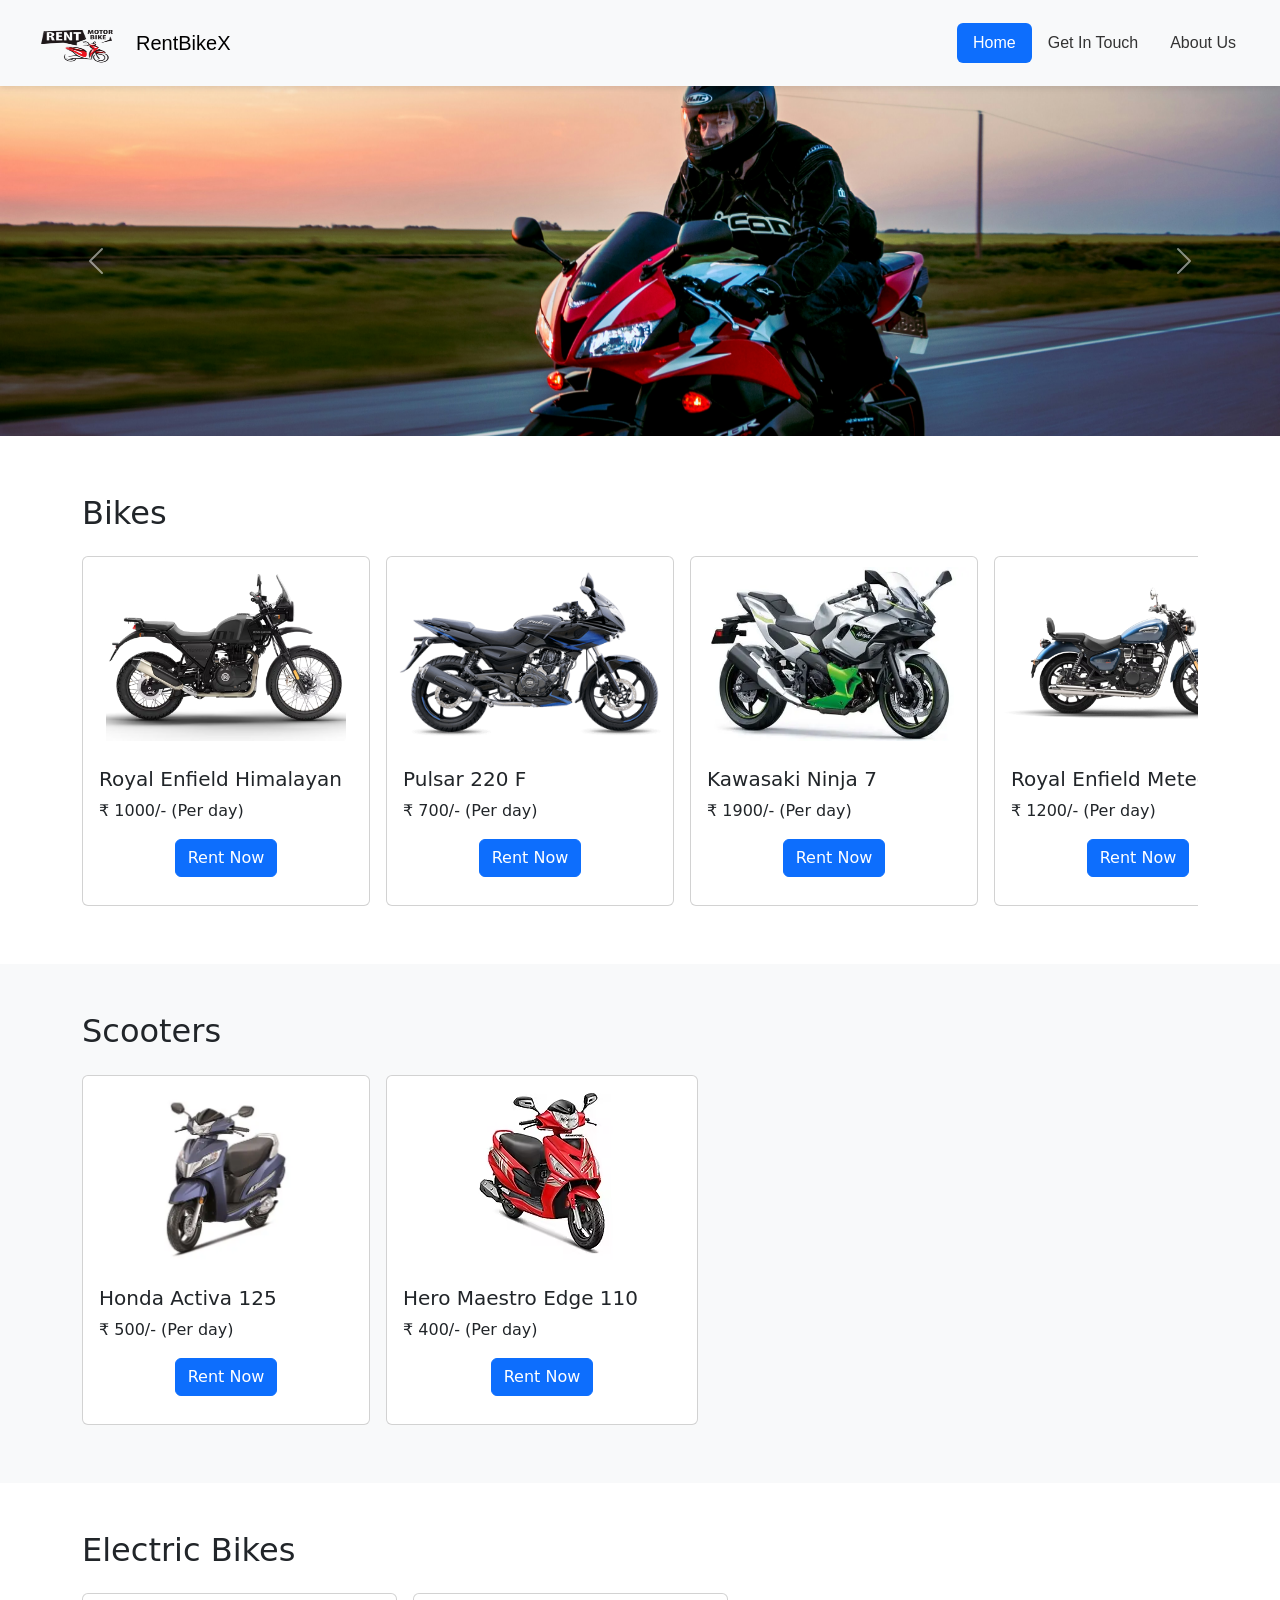
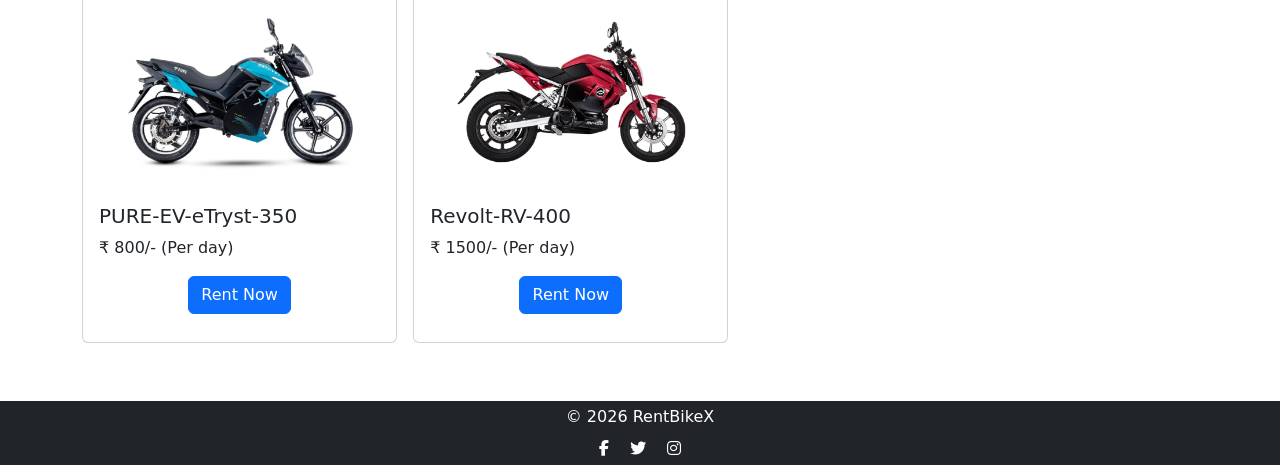
==== index.html @ f4407c07 "adding RentBikeX to git" ====
<!doctype html>
<html lang="en">
  <head>
    <meta charset="utf-8">
    <meta name="viewport" content="width=device-width, initial-scale=1">
    <title>Bootstrap demo</title>
    <link href="https://cdn.jsdelivr.net/npm/bootstrap@5.3.8/dist/css/bootstrap.min.css" rel="stylesheet" integrity="sha384-sRIl4kxILFvY47J16cr9ZwB07vP4J8+LH7qKQnuqkuIAvNWLzeN8tE5YBujZqJLB" crossorigin="anonymous">
    <link rel="stylesheet" href="style/style.css">
    <link rel="stylesheet" href="https://cdnjs.cloudflare.com/ajax/libs/font-awesome/6.4.0/css/all.min.css">
  
</head>
  <body>
  
<nav class="navbar bg-body-tertiary sticky-top">
  <div class="container-fluid">
    <a class="navbar-brand d-flex align-items-center" href="#">
      <img src="img/logo.png" alt="Logo" width="100" height="60" class="me-2">
      <span>RentBikeX</span>
    </a>

    <ul class="nav nav-pills">
    
     <li class="nav-item">
      <a class="nav-link active" href="#">Home</a>
     </li>
     <li class="nav-item">
      <a class="nav-link" href="html/getintouch.html">Get In Touch</a>
     </li>
     <li class="nav-item">
      <a class="nav-link" href="html/aboutUs.html">About Us</a>
     </li>
    </ul>
  </div>
  
</nav>

<div id="carouselExampleInterval" class="carousel slide small-carousel" data-bs-ride="carousel" data-bs-interval="4000">
  <div class="carousel-inner">
    <div class="carousel-item active">
      <img src="img/carousel/b1.jpg" class="d-block w-100" alt="...">
    </div>
    <div class="carousel-item ">
      <img src="img/carousel/b4.jpg" class="d-block w-100" alt="...">
    </div>
    <div class="carousel-item ">
      <img src="img/carousel/b5.jpg" class="d-block w-100" alt="...">
    </div>
    <div class="carousel-item">
      <img src="img/carousel/b2.jpg" class="d-block w-100" alt="...">
    </div>
    <div class="carousel-item">
      <img src="img/carousel/b3.jpg" class="d-block w-100" alt="...">
    </div>
  </div>
  <button class="carousel-control-prev" type="button" data-bs-target="#carouselExampleInterval" data-bs-slide="prev">
    <span class="carousel-control-prev-icon" aria-hidden="true"></span>
    <span class="visually-hidden">Previous</span>
  </button>
  <button class="carousel-control-next" type="button" data-bs-target="#carouselExampleInterval" data-bs-slide="next">
    <span class="carousel-control-next-icon" aria-hidden="true"></span>
    <span class="visually-hidden">Next</span>
  </button>
</div>


<!-- Bikes Section -->
<section class="py-5">
  <div class="container">
    <h2 class="mb-4">Bikes</h2>
    <div class="d-flex overflow-auto scroll-cards">
      <div class="card me-3" style="min-width: 18rem;">
        <img src="img/bikes/mb.avif" class="card-img-top fixed-card-img" alt="Mountain Bike">
        <div class="card-body">
          <h5 class="card-title">Royal Enfield Himalayan</h5>
          <p class="card-text"> ₹ 1000/- (Per day) <br>
          </p>
          <div class="d-flex justify-content-center">
            <a href="#" class="btn btn-primary">Rent Now</a>
          </div>
        </div>
      </div>

      <div class="card me-3" style="min-width: 18rem;">
        <img src="img/bikes/rb.png" class="card-img-top fixed-card-img" alt="Road Bike">
        <div class="card-body">
          <h5 class="card-title">Pulsar 220 F</h5>
          <p class="card-text"> ₹ 700/- (Per day) <br>
          </p>
          <div class="d-flex justify-content-center">
            <a href="#" class="btn btn-primary">Rent Now</a>
          </div>
        </div>
      </div>

      <div class="card me-3" style="min-width: 18rem;">
        <img src="img/bikes/hb.webp" class="card-img-top" alt="Hybrid Bike">
        <div class="card-body">
          <h5 class="card-title">Kawasaki Ninja 7</h5>
          <p class="card-text"> ₹ 1900/- (Per day) <br>
          </p>
          <div class="d-flex justify-content-center">
            <a href="#" class="btn btn-primary">Rent Now</a>
          </div>
        </div>
        </div>
        <div class="card me-3" style="min-width: 18rem;">
        <img src="img/bikes/bm.avif" class="card-img-top" alt="Hybrid Bike">
        <div class="card-body">
          <h5 class="card-title">Royal Enfield Meteor 350</h5>
          <p class="card-text"> ₹ 1200/- (Per day) <br>
          </p>
          <div class="d-flex justify-content-center">
            <a href="#" class="btn btn-primary">Rent Now</a>
          </div>
        </div>
        </div>

        <div class="card me-3" style="min-width: 18rem;">
        <img src="img/bikes/rc.avif" class="card-img-top" alt="Hybrid Bike">
        <div class="card-body">
          <h5 class="card-title">Royal Enfield Classic 350</h5>
          <p class="card-text"> ₹ 900/- (Per day) <br>
          </p>
          <div class="d-flex justify-content-center">
            <a href="#" class="btn btn-primary">Rent Now</a>
          </div>
        </div>
        </div>

    </div>
  </div>
</section>

<!-- Scooters Section -->
<section class="py-5 bg-light">
  <div class="container">
    <h2 class="mb-4">Scooters</h2>
    <div class="d-flex overflow-auto scroll-cards">
      <div class="card me-3" style="min-width: 18rem;">
        <img src="img/Scooters/sa.webp" class="card-img-top" alt="City Scooter">
        <div class="card-body">
          <h5 class="card-title">Honda Activa 125</h5>
          <p class="card-text"> ₹ 500/- (Per day) <br>
          </p>
          <div class="d-flex justify-content-center">
            <a href="#" class="btn btn-primary">Rent Now</a>
          </div>
        </div>
      </div>

      <div class="card me-3" style="min-width: 18rem;">
        <img src="img/Scooters/sm.avif" class="card-img-top" alt="Electric Scooter">
        <div class="card-body">
          <h5 class="card-title">Hero Maestro Edge 110</h5>
          <p class="card-text"> ₹ 400/- (Per day) <br>
          </p>
          <div class="d-flex justify-content-center">
            <a href="#" class="btn btn-primary">Rent Now</a>
          </div>
        </div>
      </div>
    </div>
  </div>
</section>

<!-- Electric Bikes Section -->
<section class="py-5">
  <div class="container">
    <h2 class="mb-4">Electric Bikes</h2>
    <div class="d-flex overflow-auto scroll-cards">
      <div class="card me-3" style="min-width: 18rem;">
        <img src="img/Electric Bikes/PURE-EV-eTryst-350.webp" class="card-img-top" alt="E-Mountain Bike">
        <div class="card-body">
          <h5 class="card-title">PURE-EV-eTryst-350</h5>
          <p class="card-text"> ₹ 800/- (Per day) <br>
          </p>
          <div class="d-flex justify-content-center">
            <a href="#" class="btn btn-primary">Rent Now</a>
          </div>
        </div>
      </div>

      <div class="card me-3" style="min-width: 18rem;">
        <img src="img/Electric Bikes/Revolt-RV-400.webp" class="card-img-top" alt="E-City Bike">
        <div class="card-body">
          <h5 class="card-title">Revolt-RV-400</h5>
         <p class="card-text"> ₹ 1500/- (Per day) <br>
          </p>
          <div class="d-flex justify-content-center">
            <a href="#" class="btn btn-primary">Rent Now</a>
          </div>
        </div>
      </div>
    </div>
  </div>
</section>



<footer class="bg-dark text-white text-center py-1">
  <div class="container">
    <p class="mb-2">© 2026 RentBikeX</p>

    <p class="mb-0">
      <a href="#" class="text-white mx-2"><i class="fab fa-facebook-f"></i></a>
      <a href="#" class="text-white mx-2"><i class="fab fa-twitter"></i></a>
      <a href="#" class="text-white mx-2"><i class="fab fa-instagram"></i></a>
    </p>
  </div>
</footer>
    <script src="https://cdn.jsdelivr.net/npm/bootstrap@5.3.8/dist/js/bootstrap.bundle.min.js" integrity="sha384-FKyoEForCGlyvwx9Hj09JcYn3nv7wiPVlz7YYwJrWVcXK/BmnVDxM+D2scQbITxI" crossorigin="anonymous"></script>
  </body>

  
</html>
---- style/style.css ----
.small-carousel {
  height: 350px;  
  margin-bottom: 10px;
}

.small-carousel .carousel-item,
.small-carousel img {
  height: 350px;
}

.small-carousel img {
  object-fit: cover; 
}

.fixed-card-img {
  width: 100%;        
  height: 150px;      
  object-fit: contain; 
  display: block;
  margin: 10px auto;  
}

.card {
  height: 350px;     
  display: flex;
  flex-direction: column;
  align-items: center; 
}
.card-img-top {
    width: 100%;
    object-fit: contain;
    display: block;
    margin: 10px auto;
    height: 50%;
}

.scroll-cards {
  overflow-x: auto;
  scroll-behavior: smooth;
  padding-bottom: 10px;
  overflow-y: hidden;
}

.scroll-cards .card {
  display: inline-block; 
  vertical-align: top;   
}


.scroll-cards::-webkit-scrollbar {
  display: none; 
}

.scroll-cards {
  -ms-overflow-style: none;  
  scrollbar-width: none; 
}

.btn.btn-primary {
  position: relative;
  transition:
    background-color 0.35s ease,
    box-shadow 0.35s ease,
    transform 0.25s cubic-bezier(0.4, 0, 0.2, 1);
}

.btn.btn-primary:hover {
  background-color: #084298; 
  transform: translateY(-2px);
  box-shadow:
    0 8px 24px rgba(13, 110, 253, 0.35);
}

.navbar, .nav-link {
  font-family: 'Quicksand', sans-serif;
  font-weight: 500;
}

.navbar-brand .brand-text {
  font-family: 'Share Tech', monospace;
  font-weight: normal;
  font-size: 1.5rem;
  color: #0d6efd;
}

.navbar {
  background-color: #f8f9fa; 
  box-shadow: 0 2px 6px rgba(0,0,0,0.1);
  padding: 0.5rem 1rem;
}

.nav-link {
  color: #333;
  transition: color 0.3s ease, transform 0.3s ease;
}

.nav-link:hover {
  color: #0d6efd; 
  transform: translateY(-2px); 
}
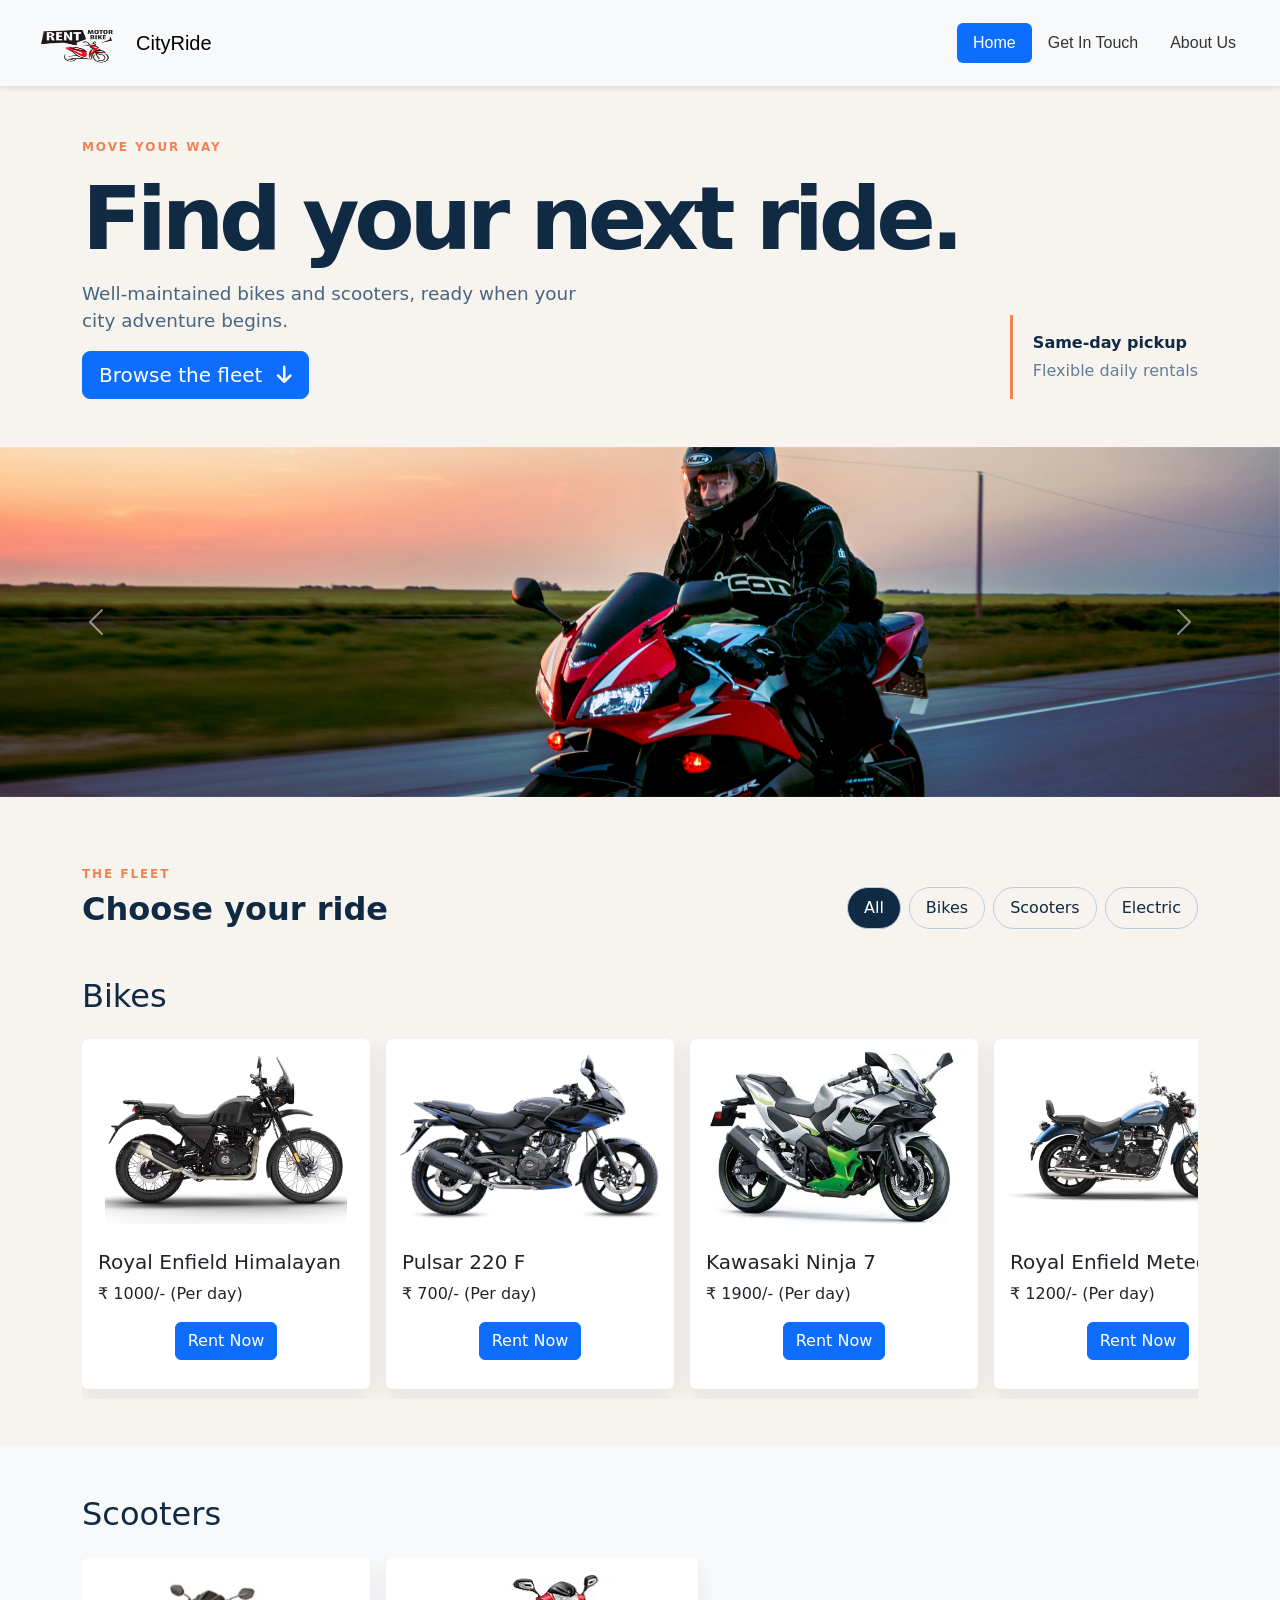
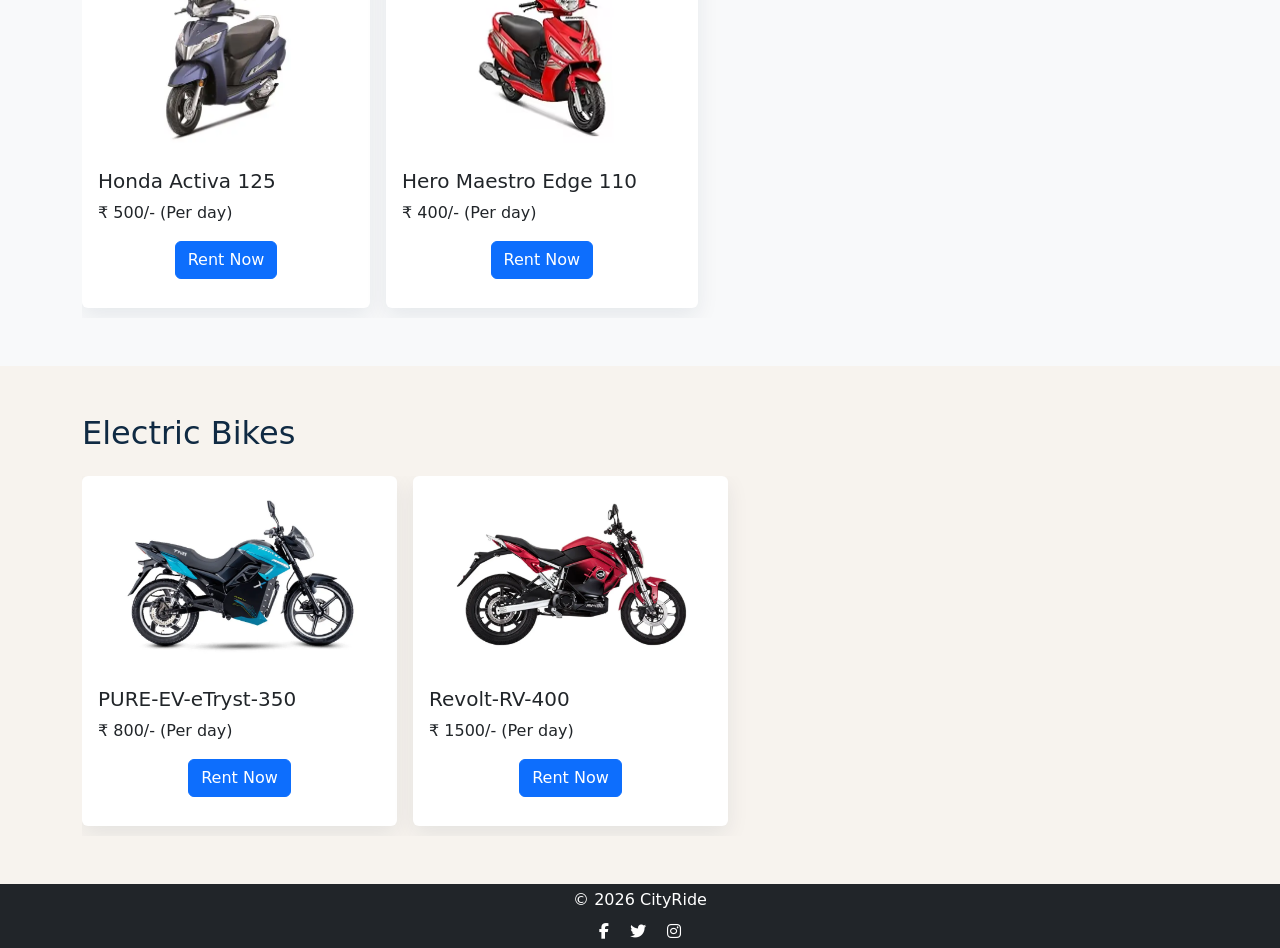
==== commit 105ea23e: "Complete CityRide rental booking flow" ====
--- a/index.html
+++ b/index.html
@@ -3,7 +3,7 @@
   <head>
     <meta charset="utf-8">
     <meta name="viewport" content="width=device-width, initial-scale=1">
-    <title>Bootstrap demo</title>
+    <title>CityRide | Bike rentals made simple</title>
     <link href="https://cdn.jsdelivr.net/npm/bootstrap@5.3.8/dist/css/bootstrap.min.css" rel="stylesheet" integrity="sha384-sRIl4kxILFvY47J16cr9ZwB07vP4J8+LH7qKQnuqkuIAvNWLzeN8tE5YBujZqJLB" crossorigin="anonymous">
     <link rel="stylesheet" href="style/style.css">
     <link rel="stylesheet" href="https://cdnjs.cloudflare.com/ajax/libs/font-awesome/6.4.0/css/all.min.css">
@@ -15,13 +15,13 @@
   <div class="container-fluid">
     <a class="navbar-brand d-flex align-items-center" href="#">
       <img src="img/logo.png" alt="Logo" width="100" height="60" class="me-2">
-      <span>RentBikeX</span>
+      <span>CityRide</span>
     </a>
 
     <ul class="nav nav-pills">
     
-     <li class="nav-item">
-      <a class="nav-link active" href="#">Home</a>
+    <li class="nav-item">
+     <a class="nav-link active" href="#home">Home</a>
      </li>
      <li class="nav-item">
       <a class="nav-link" href="html/getintouch.html">Get In Touch</a>
@@ -33,6 +33,17 @@
   </div>
   
 </nav>
+
+<main id="home">
+<section class="hero-intro container py-5">
+  <div>
+    <span class="eyebrow">MOVE YOUR WAY</span>
+    <h1>Find your next ride.</h1>
+    <p>Well-maintained bikes and scooters, ready when your city adventure begins.</p>
+    <a class="btn btn-primary btn-lg" href="#fleet">Browse the fleet <i class="fa-solid fa-arrow-down ms-2"></i></a>
+  </div>
+  <div class="hero-stat"><strong>Same-day pickup</strong><span>Flexible daily rentals</span></div>
+</section>
 
 <div id="carouselExampleInterval" class="carousel slide small-carousel" data-bs-ride="carousel" data-bs-interval="4000">
   <div class="carousel-inner">
@@ -63,12 +74,22 @@
 </div>
 
 
+<section class="container fleet-toolbar" id="fleet">
+  <div><span class="eyebrow">THE FLEET</span><h2>Choose your ride</h2></div>
+  <div class="filter-group" role="group" aria-label="Filter vehicles">
+    <button class="filter-button active" data-filter="all">All</button>
+    <button class="filter-button" data-filter="bike">Bikes</button>
+    <button class="filter-button" data-filter="scooter">Scooters</button>
+    <button class="filter-button" data-filter="electric">Electric</button>
+  </div>
+</section>
+
 <!-- Bikes Section -->
 <section class="py-5">
   <div class="container">
     <h2 class="mb-4">Bikes</h2>
     <div class="d-flex overflow-auto scroll-cards">
-      <div class="card me-3" style="min-width: 18rem;">
+      <div class="card me-3 vehicle-card" data-category="bike" style="min-width: 18rem;">
         <img src="img/bikes/mb.avif" class="card-img-top fixed-card-img" alt="Mountain Bike">
         <div class="card-body">
           <h5 class="card-title">Royal Enfield Himalayan</h5>
@@ -80,7 +101,7 @@
         </div>
       </div>
 
-      <div class="card me-3" style="min-width: 18rem;">
+      <div class="card me-3 vehicle-card" data-category="bike" style="min-width: 18rem;">
         <img src="img/bikes/rb.png" class="card-img-top fixed-card-img" alt="Road Bike">
         <div class="card-body">
           <h5 class="card-title">Pulsar 220 F</h5>
@@ -92,7 +113,7 @@
         </div>
       </div>
 
-      <div class="card me-3" style="min-width: 18rem;">
+      <div class="card me-3 vehicle-card" data-category="bike" style="min-width: 18rem;">
         <img src="img/bikes/hb.webp" class="card-img-top" alt="Hybrid Bike">
         <div class="card-body">
           <h5 class="card-title">Kawasaki Ninja 7</h5>
@@ -103,7 +124,7 @@
           </div>
         </div>
         </div>
-        <div class="card me-3" style="min-width: 18rem;">
+        <div class="card me-3 vehicle-card" data-category="bike" style="min-width: 18rem;">
         <img src="img/bikes/bm.avif" class="card-img-top" alt="Hybrid Bike">
         <div class="card-body">
           <h5 class="card-title">Royal Enfield Meteor 350</h5>
@@ -115,7 +136,7 @@
         </div>
         </div>
 
-        <div class="card me-3" style="min-width: 18rem;">
+        <div class="card me-3 vehicle-card" data-category="bike" style="min-width: 18rem;">
         <img src="img/bikes/rc.avif" class="card-img-top" alt="Hybrid Bike">
         <div class="card-body">
           <h5 class="card-title">Royal Enfield Classic 350</h5>
@@ -136,7 +157,7 @@
   <div class="container">
     <h2 class="mb-4">Scooters</h2>
     <div class="d-flex overflow-auto scroll-cards">
-      <div class="card me-3" style="min-width: 18rem;">
+      <div class="card me-3 vehicle-card" data-category="scooter" style="min-width: 18rem;">
         <img src="img/Scooters/sa.webp" class="card-img-top" alt="City Scooter">
         <div class="card-body">
           <h5 class="card-title">Honda Activa 125</h5>
@@ -148,7 +169,7 @@
         </div>
       </div>
 
-      <div class="card me-3" style="min-width: 18rem;">
+      <div class="card me-3 vehicle-card" data-category="scooter" style="min-width: 18rem;">
         <img src="img/Scooters/sm.avif" class="card-img-top" alt="Electric Scooter">
         <div class="card-body">
           <h5 class="card-title">Hero Maestro Edge 110</h5>
@@ -168,7 +189,7 @@
   <div class="container">
     <h2 class="mb-4">Electric Bikes</h2>
     <div class="d-flex overflow-auto scroll-cards">
-      <div class="card me-3" style="min-width: 18rem;">
+      <div class="card me-3 vehicle-card" data-category="electric" style="min-width: 18rem;">
         <img src="img/Electric Bikes/PURE-EV-eTryst-350.webp" class="card-img-top" alt="E-Mountain Bike">
         <div class="card-body">
           <h5 class="card-title">PURE-EV-eTryst-350</h5>
@@ -180,7 +201,7 @@
         </div>
       </div>
 
-      <div class="card me-3" style="min-width: 18rem;">
+      <div class="card me-3 vehicle-card" data-category="electric" style="min-width: 18rem;">
         <img src="img/Electric Bikes/Revolt-RV-400.webp" class="card-img-top" alt="E-City Bike">
         <div class="card-body">
           <h5 class="card-title">Revolt-RV-400</h5>
@@ -194,12 +215,11 @@
     </div>
   </div>
 </section>
-
-
+</main>
 
 <footer class="bg-dark text-white text-center py-1">
   <div class="container">
-    <p class="mb-2">© 2026 RentBikeX</p>
+    <p class="mb-2">© 2026 CityRide</p>
 
     <p class="mb-0">
       <a href="#" class="text-white mx-2"><i class="fab fa-facebook-f"></i></a>
@@ -209,6 +229,7 @@
   </div>
 </footer>
     <script src="https://cdn.jsdelivr.net/npm/bootstrap@5.3.8/dist/js/bootstrap.bundle.min.js" integrity="sha384-FKyoEForCGlyvwx9Hj09JcYn3nv7wiPVlz7YYwJrWVcXK/BmnVDxM+D2scQbITxI" crossorigin="anonymous"></script>
+    <script src="script/app.js"></script>
   </body>
 
   
--- a/style/style.css
+++ b/style/style.css
@@ -98,3 +98,35 @@
   color: #0d6efd; 
   transform: translateY(-2px); 
 }
+
+:root {
+  --ink: #102a43;
+  --accent: #ef8354;
+  --soft: #f7f3ee;
+}
+
+body { color: var(--ink); background: var(--soft); }
+.hero-intro { display: flex; justify-content: space-between; align-items: end; gap: 2rem; min-height: 280px; }
+.hero-intro h1 { font-size: clamp(2.5rem, 7vw, 5.5rem); font-weight: 800; letter-spacing: -0.06em; margin: .5rem 0; }
+.hero-intro p { font-size: 1.15rem; max-width: 520px; color: #486581; }
+.eyebrow { color: var(--accent); font-size: .75rem; font-weight: 800; letter-spacing: .16em; }
+.hero-stat { border-left: 3px solid var(--accent); padding: 1rem 0 1rem 1.25rem; display: grid; gap: .25rem; min-width: 180px; }
+.hero-stat span { color: #627d98; }
+.fleet-toolbar { display: flex; justify-content: space-between; align-items: end; gap: 1rem; margin-top: 4rem; }
+.fleet-toolbar h2 { margin: .35rem 0 0; font-weight: 800; }
+.filter-group { display: flex; gap: .5rem; flex-wrap: wrap; }
+.filter-button { border: 1px solid #bcccdc; background: transparent; color: var(--ink); border-radius: 999px; padding: .5rem 1rem; }
+.filter-button.active, .filter-button:hover { background: var(--ink); color: white; }
+.vehicle-card { transition: transform .2s ease, box-shadow .2s ease; border: 0; box-shadow: 0 8px 22px rgba(16, 42, 67, .08); }
+.vehicle-card:hover { transform: translateY(-5px); box-shadow: 0 14px 30px rgba(16, 42, 67, .14); }
+.booking-modal { position: fixed; inset: 0; z-index: 2000; display: grid; place-items: center; padding: 1rem; background: rgba(16, 42, 67, .62); }
+.booking-panel { position: relative; width: min(100%, 520px); max-height: 92vh; overflow-y: auto; background: white; border-radius: 18px; padding: 2rem; box-shadow: 0 24px 70px rgba(0,0,0,.25); }
+.booking-panel h2 { margin: .4rem 0; font-weight: 800; }
+.booking-rate { color: #627d98; margin-bottom: 1.5rem; }
+.modal-close { position: absolute; top: .75rem; right: 1rem; border: 0; background: transparent; font-size: 2rem; line-height: 1; color: #627d98; }
+.booking-panel label { display: grid; gap: .4rem; font-weight: 700; font-size: .9rem; margin-bottom: 1rem; }
+.booking-panel input { border: 1px solid #bcccdc; border-radius: 8px; padding: .7rem; font: inherit; }
+.date-grid { display: grid; grid-template-columns: 1fr 1fr; gap: 1rem; }
+.booking-total, .reference-code { display: flex; justify-content: space-between; align-items: center; background: var(--soft); border-radius: 10px; padding: 1rem; margin: 1.25rem 0; }
+.success-mark { display: grid; place-items: center; width: 56px; height: 56px; border-radius: 50%; background: #d9f2e6; color: #18794e; font-size: 1.5rem; margin-bottom: 1.25rem; }
+@media (max-width: 700px) { .hero-intro, .fleet-toolbar { display: block; } .hero-stat { margin-top: 2rem; } .filter-group { margin-top: 1.5rem; } .date-grid { grid-template-columns: 1fr; gap: 0; } }
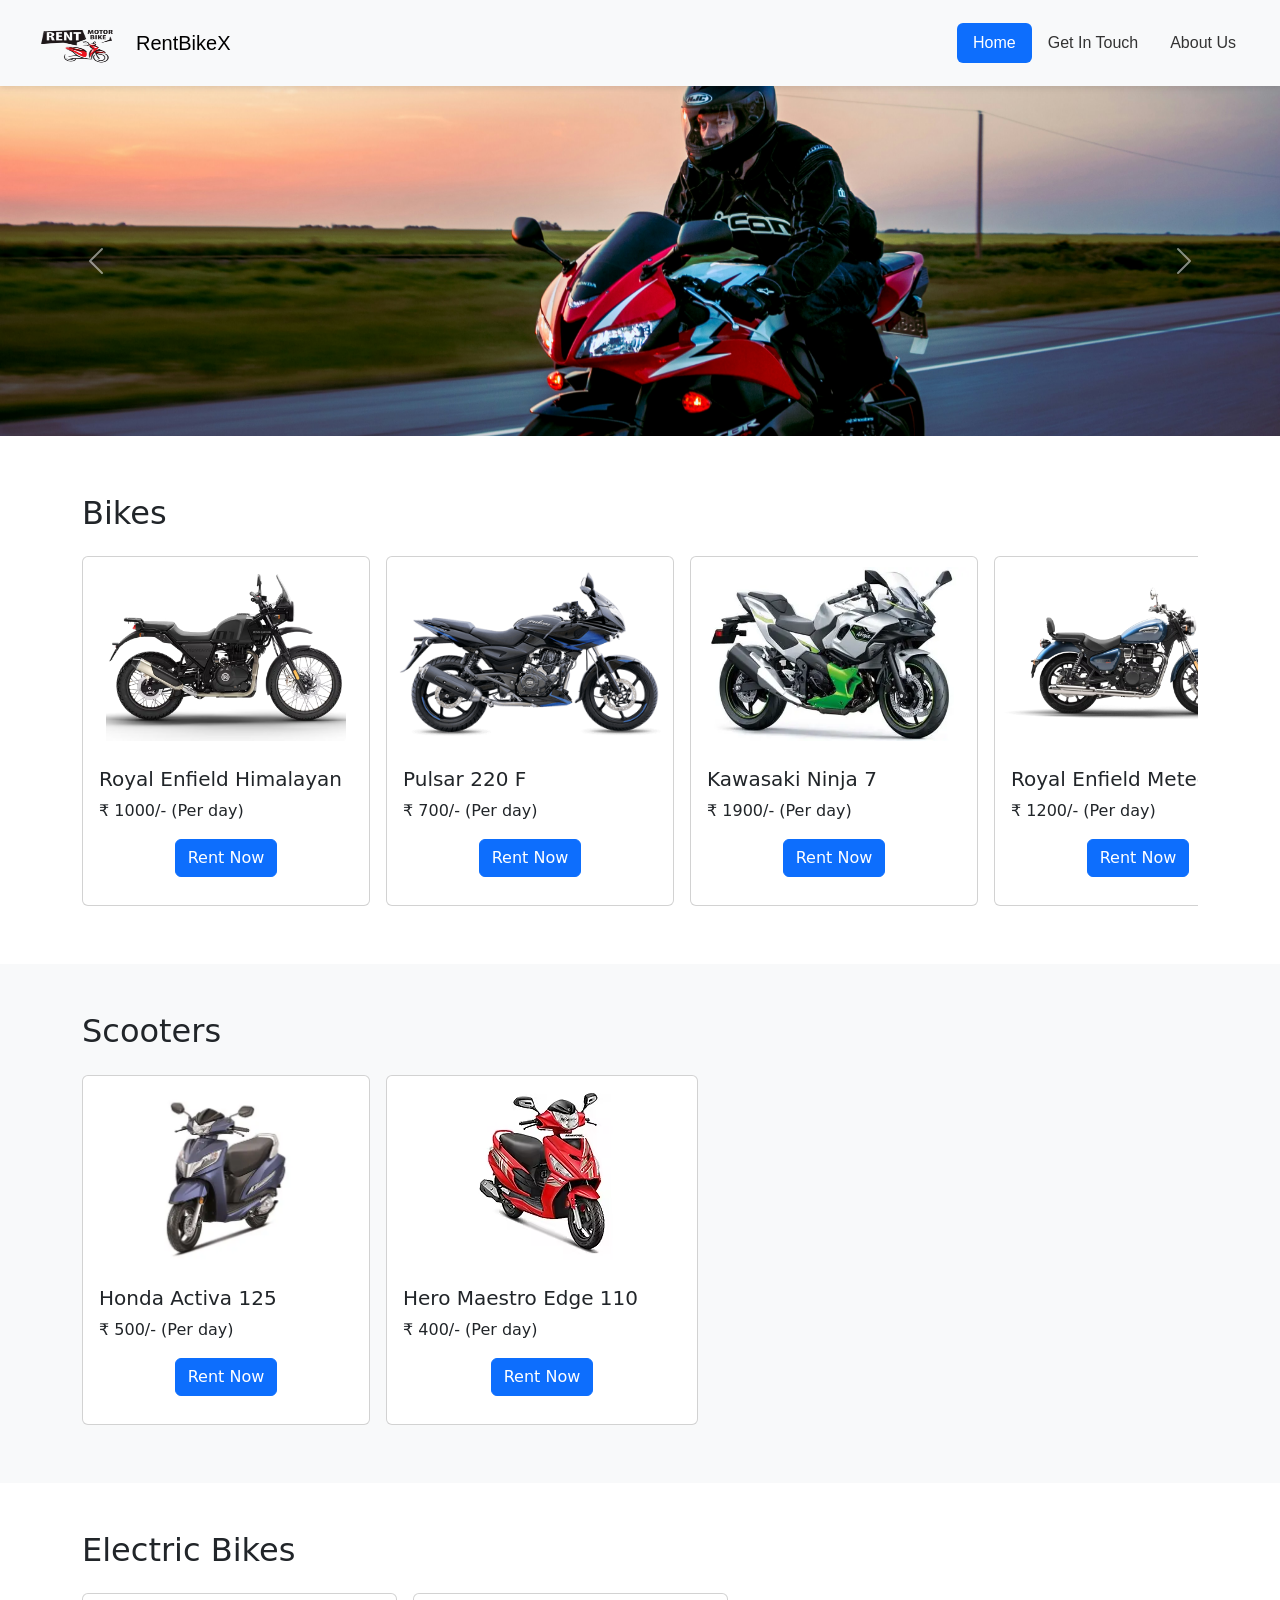
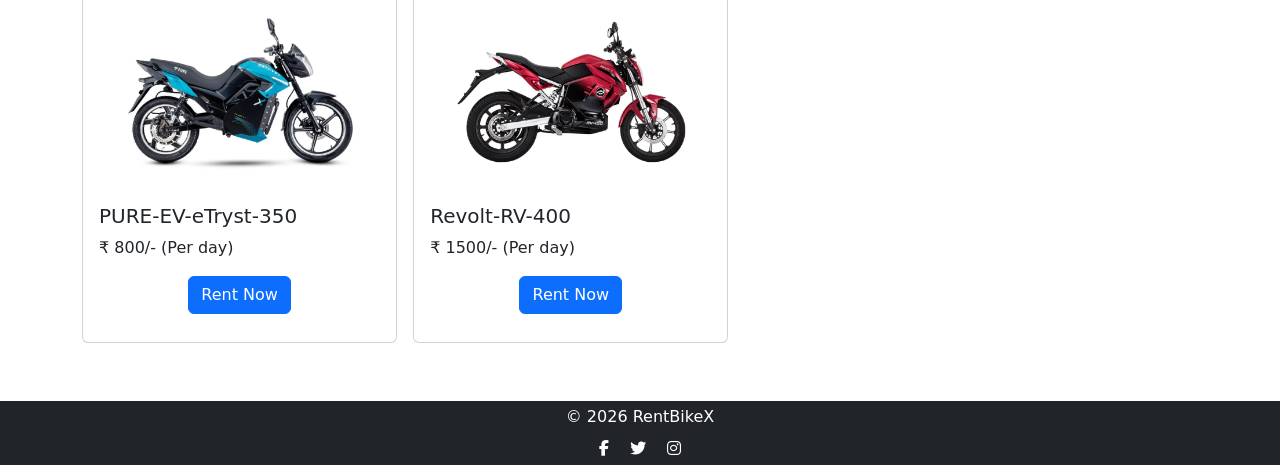
==== commit fdf4b6f4: "Restore original RentBikeX interface" ====
--- a/index.html
+++ b/index.html
@@ -3,7 +3,7 @@
   <head>
     <meta charset="utf-8">
     <meta name="viewport" content="width=device-width, initial-scale=1">
-    <title>CityRide | Bike rentals made simple</title>
+    <title>RentBikeX</title>
     <link href="https://cdn.jsdelivr.net/npm/bootstrap@5.3.8/dist/css/bootstrap.min.css" rel="stylesheet" integrity="sha384-sRIl4kxILFvY47J16cr9ZwB07vP4J8+LH7qKQnuqkuIAvNWLzeN8tE5YBujZqJLB" crossorigin="anonymous">
     <link rel="stylesheet" href="style/style.css">
     <link rel="stylesheet" href="https://cdnjs.cloudflare.com/ajax/libs/font-awesome/6.4.0/css/all.min.css">
@@ -15,13 +15,13 @@
   <div class="container-fluid">
     <a class="navbar-brand d-flex align-items-center" href="#">
       <img src="img/logo.png" alt="Logo" width="100" height="60" class="me-2">
-      <span>CityRide</span>
+      <span>RentBikeX</span>
     </a>
 
     <ul class="nav nav-pills">
     
     <li class="nav-item">
-     <a class="nav-link active" href="#home">Home</a>
+    <a class="nav-link active" href="#">Home</a>
      </li>
      <li class="nav-item">
       <a class="nav-link" href="html/getintouch.html">Get In Touch</a>
@@ -33,17 +33,6 @@
   </div>
   
 </nav>
-
-<main id="home">
-<section class="hero-intro container py-5">
-  <div>
-    <span class="eyebrow">MOVE YOUR WAY</span>
-    <h1>Find your next ride.</h1>
-    <p>Well-maintained bikes and scooters, ready when your city adventure begins.</p>
-    <a class="btn btn-primary btn-lg" href="#fleet">Browse the fleet <i class="fa-solid fa-arrow-down ms-2"></i></a>
-  </div>
-  <div class="hero-stat"><strong>Same-day pickup</strong><span>Flexible daily rentals</span></div>
-</section>
 
 <div id="carouselExampleInterval" class="carousel slide small-carousel" data-bs-ride="carousel" data-bs-interval="4000">
   <div class="carousel-inner">
@@ -74,16 +63,6 @@
 </div>
 
 
-<section class="container fleet-toolbar" id="fleet">
-  <div><span class="eyebrow">THE FLEET</span><h2>Choose your ride</h2></div>
-  <div class="filter-group" role="group" aria-label="Filter vehicles">
-    <button class="filter-button active" data-filter="all">All</button>
-    <button class="filter-button" data-filter="bike">Bikes</button>
-    <button class="filter-button" data-filter="scooter">Scooters</button>
-    <button class="filter-button" data-filter="electric">Electric</button>
-  </div>
-</section>
-
 <!-- Bikes Section -->
 <section class="py-5">
   <div class="container">
@@ -215,11 +194,10 @@
     </div>
   </div>
 </section>
-</main>
 
 <footer class="bg-dark text-white text-center py-1">
   <div class="container">
-    <p class="mb-2">© 2026 CityRide</p>
+    <p class="mb-2">© 2026 RentBikeX</p>
 
     <p class="mb-0">
       <a href="#" class="text-white mx-2"><i class="fab fa-facebook-f"></i></a>
--- a/style/style.css
+++ b/style/style.css
@@ -99,26 +99,6 @@
   transform: translateY(-2px); 
 }
 
-:root {
-  --ink: #102a43;
-  --accent: #ef8354;
-  --soft: #f7f3ee;
-}
-
-body { color: var(--ink); background: var(--soft); }
-.hero-intro { display: flex; justify-content: space-between; align-items: end; gap: 2rem; min-height: 280px; }
-.hero-intro h1 { font-size: clamp(2.5rem, 7vw, 5.5rem); font-weight: 800; letter-spacing: -0.06em; margin: .5rem 0; }
-.hero-intro p { font-size: 1.15rem; max-width: 520px; color: #486581; }
-.eyebrow { color: var(--accent); font-size: .75rem; font-weight: 800; letter-spacing: .16em; }
-.hero-stat { border-left: 3px solid var(--accent); padding: 1rem 0 1rem 1.25rem; display: grid; gap: .25rem; min-width: 180px; }
-.hero-stat span { color: #627d98; }
-.fleet-toolbar { display: flex; justify-content: space-between; align-items: end; gap: 1rem; margin-top: 4rem; }
-.fleet-toolbar h2 { margin: .35rem 0 0; font-weight: 800; }
-.filter-group { display: flex; gap: .5rem; flex-wrap: wrap; }
-.filter-button { border: 1px solid #bcccdc; background: transparent; color: var(--ink); border-radius: 999px; padding: .5rem 1rem; }
-.filter-button.active, .filter-button:hover { background: var(--ink); color: white; }
-.vehicle-card { transition: transform .2s ease, box-shadow .2s ease; border: 0; box-shadow: 0 8px 22px rgba(16, 42, 67, .08); }
-.vehicle-card:hover { transform: translateY(-5px); box-shadow: 0 14px 30px rgba(16, 42, 67, .14); }
 .booking-modal { position: fixed; inset: 0; z-index: 2000; display: grid; place-items: center; padding: 1rem; background: rgba(16, 42, 67, .62); }
 .booking-panel { position: relative; width: min(100%, 520px); max-height: 92vh; overflow-y: auto; background: white; border-radius: 18px; padding: 2rem; box-shadow: 0 24px 70px rgba(0,0,0,.25); }
 .booking-panel h2 { margin: .4rem 0; font-weight: 800; }
